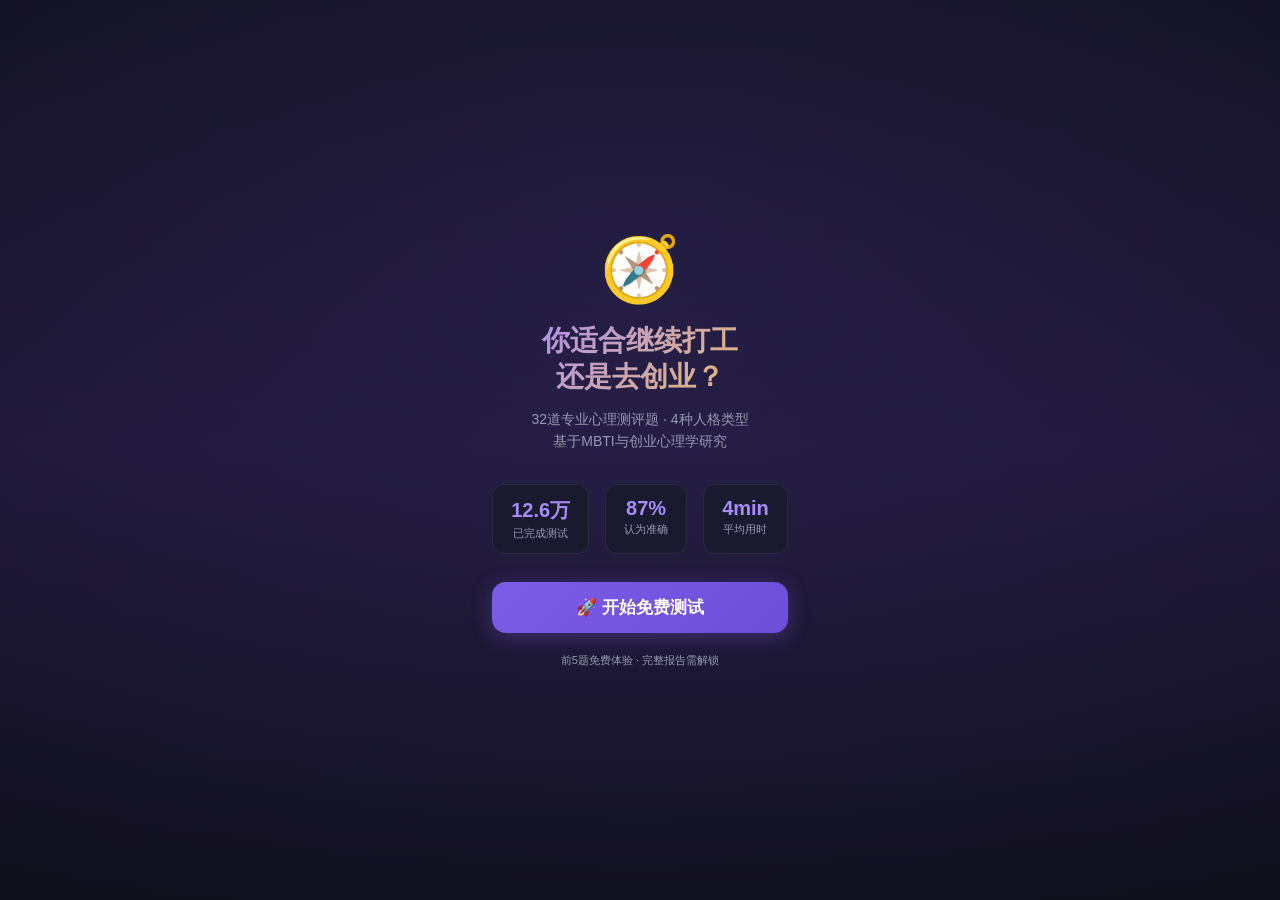
==== index.html @ b78fd780 "Rename to index.html + add source files" ====
<!DOCTYPE html>
<html lang="zh-CN">
<head>
<meta charset="UTF-8">
<meta name="viewport" content="width=device-width, initial-scale=1.0, maximum-scale=1.0, user-scalable=no">
<title>你适合继续打工还是创业？</title>
<link rel="stylesheet" href="style.css">
</head>
<body>

<div id="screen-start" class="screen active">
  <div class="start-content">
    <div class="start-icon">🧭</div>
    <h1 class="start-title">你适合继续打工<br>还是去创业？</h1>
    <p class="start-subtitle">32道专业心理测评题 · 4种人格类型<br>基于MBTI与创业心理学研究</p>
    <div class="start-stats">
      <div class="stat-item"><div class="stat-num">12.6万</div><div class="stat-label">已完成测试</div></div>
      <div class="stat-item"><div class="stat-num">87%</div><div class="stat-label">认为准确</div></div>
      <div class="stat-item"><div class="stat-num">4min</div><div class="stat-label">平均用时</div></div>
    </div>
    <button class="btn btn-primary" onclick="startTest()">🚀 开始免费测试</button>
    <p class="start-footer">前5题免费体验 · 完整报告需解锁</p>
  </div>
</div>

<div id="screen-test" class="screen">
  <div class="test-header">
    <div class="progress-info">
      <span class="progress-count">第 <span id="curQ">1</span> / <span id="totalQ">32</span> 题</span>
      <span style="font-size:12px;color:var(--text2);" id="freeTag">🆓 免费体验</span>
    </div>
    <div class="progress-bar"><div class="progress-fill" id="progressFill" style="width:3%;"></div></div>
  </div>
  <div class="question-num" id="qNum">QUESTION 01</div>
  <div class="question-text" id="qText"></div>
  <div class="options" id="options"></div>
</div>

<div id="screen-result" class="screen">
  <div class="result-card" id="resultCard">
    <div class="result-emoji" id="resultEmoji"></div>
    <div class="result-type" id="resultTypeLabel"></div>
    <h2 class="result-title" id="resultTitle"></h2>
    <p class="result-subtitle" id="resultSubtitle"></p>
    <div class="score-section" id="scoreSection"></div>
    <div class="result-advice">
      <div class="advice-title">💡 给你的建议</div>
      <div class="advice-text" id="adviceText"></div>
    </div>
  </div>
  <div class="result-actions">
    <button class="btn-outline" onclick="restartTest()">🔄 再测一次</button>
    <button class="btn-share" onclick="shareResult()">📤 分享结果</button>
  </div>
  <div class="paywall-banner" id="paywallBanner">
    <div class="pw-title">🔓 解锁完整深度报告</div>
    <div class="pw-desc">含32题完整解析 · 职业路径建议 · 风险预警 · 行动清单</div>
    <button class="btn-buy" onclick="showPay()">💰 ¥1.99 解锁完整报告</button>
  </div>
</div>

<div id="screen-pay" class="screen">
  <div class="pay-card">
    <div class="pay-icon">🔮</div>
    <h2 class="pay-title">完整深度报告</h2>
    <p class="pay-desc">基于32道题的完整分析，帮你看清职业方向</p>
    <div class="pay-features">
      <div class="pay-feature"><span class="pf-icon">📊</span> 四维度深度解析</div>
      <div class="pay-feature"><span class="pf-icon">🗺️</span> 个性化职业路径建议</div>
      <div class="pay-feature"><span class="pf-icon">⚠️</span> 创业风险预警评估</div>
      <div class="pay-feature"><span class="pf-icon">✅</span> 30天行动清单</div>
      <div class="pay-feature"><span class="pf-icon">💬</span> 社群交流权限</div>
    </div>
    <div class="pay-price"><small>¥</small>1.99</div>
    <div class="pay-original">原价 ¥9.99</div>
    <button class="btn-pay" onclick="handlePay()">💰 立即解锁</button>
    <p class="pay-guarantee">🛡️ 不满意全额退款 · 已帮助12.6万人</p>
  </div>
</div>

<script src="app.js"></script>
</body>
</html>
---- style.css ----
:root{--bg:#0f0f1a;--card:#1a1a2e;--accent:#7c5ce7;--accent2:#a78bfa;--gold:#f0c060;--text:#e8e8f0;--text2:#9898b0;--pb:#2a2a3e;--border:#2a2a3e}
*{margin:0;padding:0;box-sizing:border-box}
body{font-family:-apple-system,BlinkMacSystemFont,"Segoe UI","PingFang SC","Microsoft YaHei",sans-serif;background:var(--bg);color:var(--text);min-height:100vh;overflow-x:hidden}
.screen{display:none;padding:24px 20px;min-height:100vh}
.screen.active{display:flex;flex-direction:column}
#screen-start{align-items:center;justify-content:center;text-align:center;background:linear-gradient(180deg,#0f0f1a 0%,#1a1530 50%,#0f0f1a 100%);position:relative;overflow:hidden}
#screen-start::before{content:'';position:absolute;top:-60%;left:-40%;width:180%;height:180%;background:radial-gradient(ellipse at center,rgba(124,92,231,0.15) 0%,transparent 70%);animation:pulse 4s ease-in-out infinite}
@keyframes pulse{0%,100%{transform:scale(1);opacity:.5}50%{transform:scale(1.08);opacity:.8}}
.start-content{position:relative;z-index:1;max-width:360px}
.start-icon{font-size:64px;margin-bottom:16px;animation:float 3s ease-in-out infinite}
@keyframes float{0%,100%{transform:translateY(0)}50%{transform:translateY(-8px)}}
.start-title{font-size:28px;font-weight:800;background:linear-gradient(135deg,var(--accent2),var(--gold));-webkit-background-clip:text;-webkit-text-fill-color:transparent;background-clip:text;margin-bottom:12px;line-height:1.3}
.start-subtitle{font-size:14px;color:var(--text2);margin-bottom:32px;line-height:1.6}
.start-stats{display:flex;gap:16px;justify-content:center;margin-bottom:28px}
.stat-item{background:var(--card);border-radius:12px;padding:12px 18px;border:1px solid var(--border)}
.stat-num{font-size:20px;font-weight:700;color:var(--accent2)}
.stat-label{font-size:11px;color:var(--text2);margin-top:2px}
.btn{display:inline-flex;align-items:center;justify-content:center;gap:8px;border:none;border-radius:14px;font-size:16px;font-weight:600;cursor:pointer;transition:all .2s;padding:14px 36px;font-family:inherit}
.btn:active{transform:scale(.97)}
.btn-primary{background:linear-gradient(135deg,var(--accent),#6c4fd8);color:#fff;box-shadow:0 4px 20px rgba(124,92,231,.35);width:100%;font-size:17px}
.start-footer{font-size:11px;color:var(--text2);margin-top:20px}
#screen-test{background:var(--bg)}
.test-header{position:sticky;top:0;background:var(--bg);padding:16px 0 12px;z-index:10}
.progress-info{display:flex;justify-content:space-between;align-items:center;margin-bottom:10px}
.progress-count{font-size:13px;color:var(--text2)}
.progress-count span{color:var(--accent2);font-weight:700;font-size:16px}
.progress-bar{height:4px;background:var(--pb);border-radius:2px;overflow:hidden}
.progress-fill{height:100%;background:linear-gradient(90deg,var(--accent),var(--accent2));border-radius:2px;transition:width .4s ease}
.question-num{font-size:12px;color:var(--accent2);font-weight:600;margin-bottom:16px;letter-spacing:1px}
.question-text{font-size:20px;font-weight:700;line-height:1.5;margin-bottom:28px;color:#fff}
.options{display:flex;flex-direction:column;gap:12px}
.option-btn{display:flex;align-items:center;gap:12px;background:var(--card);border:2px solid var(--border);border-radius:14px;padding:16px;font-size:15px;color:var(--text);cursor:pointer;transition:all .2s;text-align:left;font-family:inherit}
.option-btn:active{transform:scale(.98)}
.option-letter{width:32px;height:32px;border-radius:10px;background:var(--pb);display:flex;align-items:center;justify-content:center;font-weight:700;font-size:14px;flex-shrink:0;color:var(--text2)}
.option-text{flex:1;line-height:1.4}
#screen-result{align-items:center;padding-top:40px;background:linear-gradient(180deg,#0f0f1a 0%,#1a1530 40%,#0f0f1a 100%)}
.result-card{width:100%;max-width:380px;background:var(--card);border-radius:20px;padding:32px 24px 24px;border:1px solid var(--border);text-align:center;position:relative;overflow:hidden}
.result-card::before{content:'';position:absolute;top:0;left:0;right:0;height:4px}
.type-entrepreneur::before{background:linear-gradient(90deg,#f0c060,#e74c3c)}
.type-corporate::before{background:linear-gradient(90deg,#3498db,#7c5ce7)}
.type-freelancer::before{background:linear-gradient(90deg,#2ecc71,#27ae60)}
.type-explorer::before{background:linear-gradient(90deg,#f39c12,#e67e22)}
.result-emoji{font-size:72px;margin-bottom:12px}
.result-type{display:inline-block;padding:4px 16px;border-radius:20px;font-size:12px;font-weight:600;margin-bottom:12px}
.type-entrepreneur .result-type{background:rgba(240,192,96,.15);color:var(--gold)}
.type-corporate .result-type{background:rgba(52,152,219,.15);color:#3498db}
.type-freelancer .result-type{background:rgba(46,204,113,.15);color:#2ecc71}
.type-explorer .result-type{background:rgba(243,156,18,.15);color:#f39c12}
.result-title{font-size:24px;font-weight:800;margin-bottom:8px;color:#fff}
.result-subtitle{font-size:14px;color:var(--text2);margin-bottom:24px;line-height:1.5}
.score-section{display:grid;grid-template-columns:1fr 1fr;gap:10px;margin-bottom:24px;text-align:left}
.score-item{background:var(--bg);border-radius:12px;padding:12px}
.score-label{font-size:11px;color:var(--text2);margin-bottom:4px}
.score-bar-wrap{height:6px;background:var(--pb);border-radius:3px;overflow:hidden;margin-bottom:4px}
.score-bar-fill{height:100%;border-radius:3px;transition:width 1s ease}
.score-bar-fill.risk{background:linear-gradient(90deg,#e74c3c,#f0c060)}
.score-bar-fill.create{background:linear-gradient(90deg,#7c5ce7,#a78bfa)}
.score-bar-fill.lead{background:linear-gradient(90deg,#3498db,#2ecc71)}
.score-bar-fill.free{background:linear-gradient(90deg,#f39c12,#e67e22)}
.score-val{font-size:12px;font-weight:700;color:var(--text)}
.result-advice{background:var(--bg);border-radius:14px;padding:18px;text-align:left;margin-bottom:20px}
.advice-title{font-size:13px;font-weight:700;color:var(--accent2);margin-bottom:8px}
.advice-text{font-size:13px;color:var(--text2);line-height:1.7}
.result-actions{display:flex;gap:10px;width:100%;max-width:380px;margin-top:16px}
.btn-outline{flex:1;background:transparent;border:2px solid var(--border);color:var(--text);padding:12px;border-radius:14px;font-size:14px;font-weight:600;cursor:pointer;font-family:inherit}
.btn-outline:active{background:var(--card)}
.btn-share{flex:1;background:linear-gradient(135deg,var(--accent),#6c4fd8);color:#fff;padding:12px;border-radius:14px;font-size:14px;font-weight:600;border:none;cursor:pointer;font-family:inherit}
.btn-share:active{transform:scale(.97)}
.paywall-banner{width:100%;max-width:380px;margin-top:20px;background:linear-gradient(135deg,rgba(124,92,231,.1),rgba(240,192,96,.1));border:1px solid rgba(124,92,231,.25);border-radius:14px;padding:16px;text-align:center}
.pw-title{font-size:15px;font-weight:700;color:var(--gold);margin-bottom:6px}
.pw-desc{font-size:12px;color:var(--text2);margin-bottom:12px}
.btn-buy{display:inline-flex;align-items:center;gap:6px;background:linear-gradient(135deg,var(--gold),#d4a030);color:#1a1a2e;border:none;border-radius:12px;padding:10px 24px;font-size:14px;font-weight:700;cursor:pointer;font-family:inherit}
.btn-buy:active{transform:scale(.97)}
#screen-pay{align-items:center;justify-content:center;text-align:center;background:linear-gradient(180deg,#0f0f1a 0%,#1a1530 50%,#0f0f1a 100%)}
.pay-card{width:100%;max-width:340px;background:var(--card);border-radius:20px;padding:36px 24px 28px;border:1px solid var(--border)}
.pay-icon{font-size:56px;margin-bottom:16px}
.pay-title{font-size:22px;font-weight:800;color:#fff;margin-bottom:8px}
.pay-desc{font-size:13px;color:var(--text2);margin-bottom:24px;line-height:1.6}
.pay-features{text-align:left;margin-bottom:24px}
.pay-feature{display:flex;align-items:center;gap:10px;padding:10px 0;font-size:14px;color:var(--text);border-bottom:1px solid var(--border)}
.pay-feature:last-child{border-bottom:none}
.pf-icon{font-size:18px}
.pay-price{font-size:36px;font-weight:800;color:var(--gold);margin-bottom:4px}
.pay-price small{font-size:16px;font-weight:500}
.pay-original{font-size:13px;color:var(--text2);text-decoration:line-through;margin-bottom:20px}
.btn-pay{width:100%;background:linear-gradient(135deg,var(--gold),#d4a030);color:#1a1a2e;border:none;border-radius:14px;padding:14px;font-size:16px;font-weight:700;cursor:pointer;font-family:inherit;margin-bottom:8px}
.btn-pay:active{transform:scale(.97)}
.pay-guarantee{font-size:11px;color:var(--text2)}
.hidden{display:none!important}
.toast{position:fixed;top:50%;left:50%;transform:translate(-50%,-50%);background:rgba(0,0,0,.85);color:#fff;padding:12px 24px;border-radius:10px;font-size:14px;z-index:999;animation:toastIn .3s ease;pointer-events:none}
@keyframes toastIn{from{opacity:0;transform:translate(-50%,-50%) scale(.9)}to{opacity:1;transform:translate(-50%,-50%) scale(1)}}
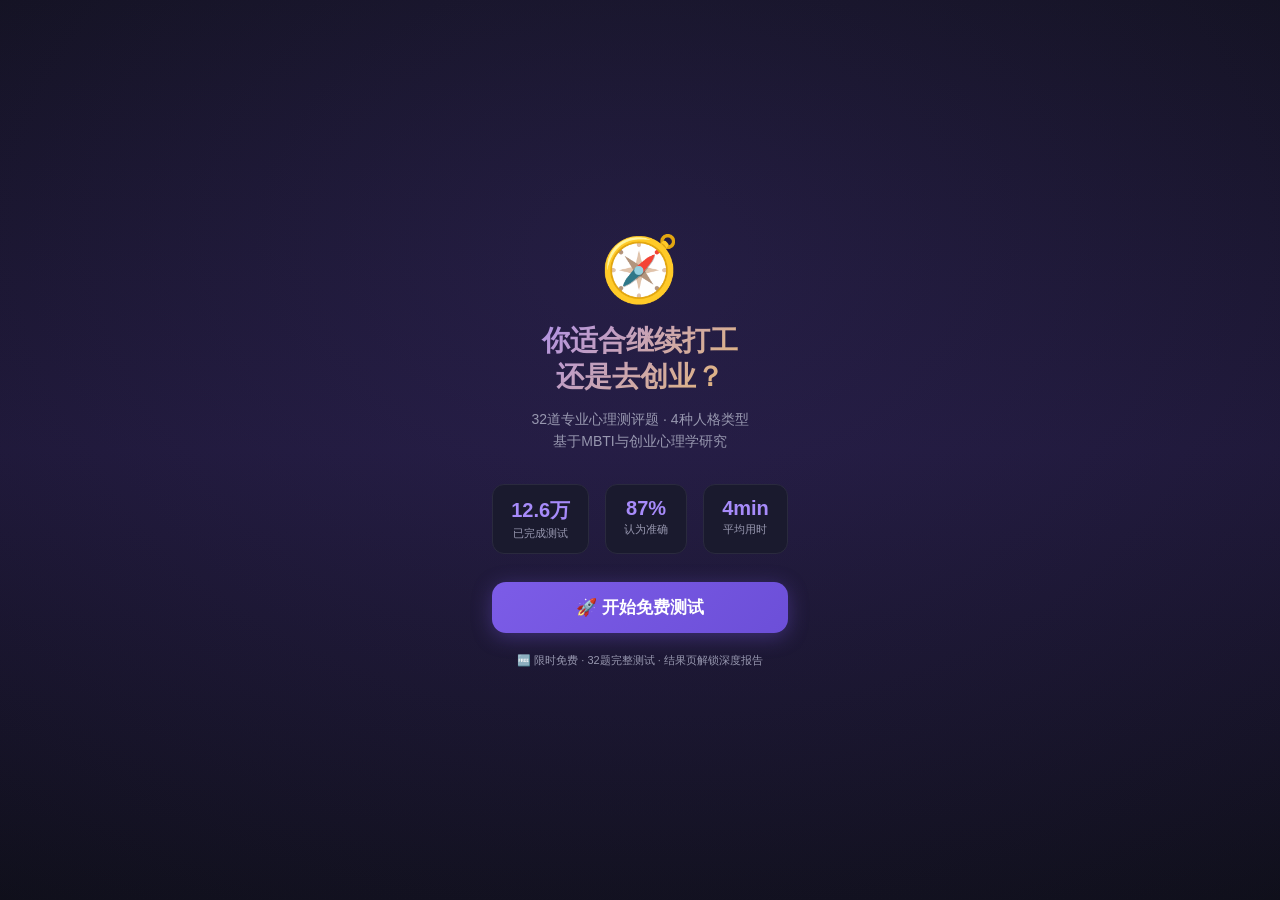
==== commit dcd6c046: "Optimize: full free test + result paywall per ima analysis" ====
--- a/index.html
+++ b/index.html
@@ -19,7 +19,7 @@
       <div class="stat-item"><div class="stat-num">4min</div><div class="stat-label">平均用时</div></div>
     </div>
     <button class="btn btn-primary" onclick="startTest()">🚀 开始免费测试</button>
-    <p class="start-footer">前5题免费体验 · 完整报告需解锁</p>
+    <p class="start-footer">🆓 限时免费 · 32题完整测试 · 结果页解锁深度报告</p>
   </div>
 </div>
 
@@ -53,9 +53,9 @@
     <button class="btn-share" onclick="shareResult()">📤 分享结果</button>
   </div>
   <div class="paywall-banner" id="paywallBanner">
-    <div class="pw-title">🔓 解锁完整深度报告</div>
-    <div class="pw-desc">含32题完整解析 · 职业路径建议 · 风险预警 · 行动清单</div>
-    <button class="btn-buy" onclick="showPay()">💰 ¥1.99 解锁完整报告</button>
+    <div class="pw-title">🔓 限时解锁完整深度报告</div>
+    <div class="pw-desc">含职业路径建议 · 适合你的副业TOP3 · 创业风险预警 · 30天行动清单</div>
+    <button class="btn-buy" onclick="showPay()">💰 ¥1.99 限时解锁（仅限前500名）</button>
   </div>
 </div>
 
@@ -72,9 +72,9 @@
       <div class="pay-feature"><span class="pf-icon">💬</span> 社群交流权限</div>
     </div>
     <div class="pay-price"><small>¥</small>1.99</div>
-    <div class="pay-original">原价 ¥9.99</div>
-    <button class="btn-pay" onclick="handlePay()">💰 立即解锁</button>
-    <p class="pay-guarantee">🛡️ 不满意全额退款 · 已帮助12.6万人</p>
+    <div class="pay-original">原价 ¥9.99 · 限时优惠</div>
+    <button class="btn-pay" onclick="handlePay()">💰 立即解锁深度报告</button>
+    <p class="pay-guarantee">🛡️ 不满意全额退款 · 已有12.6万人解锁</p>
   </div>
 </div>
 
